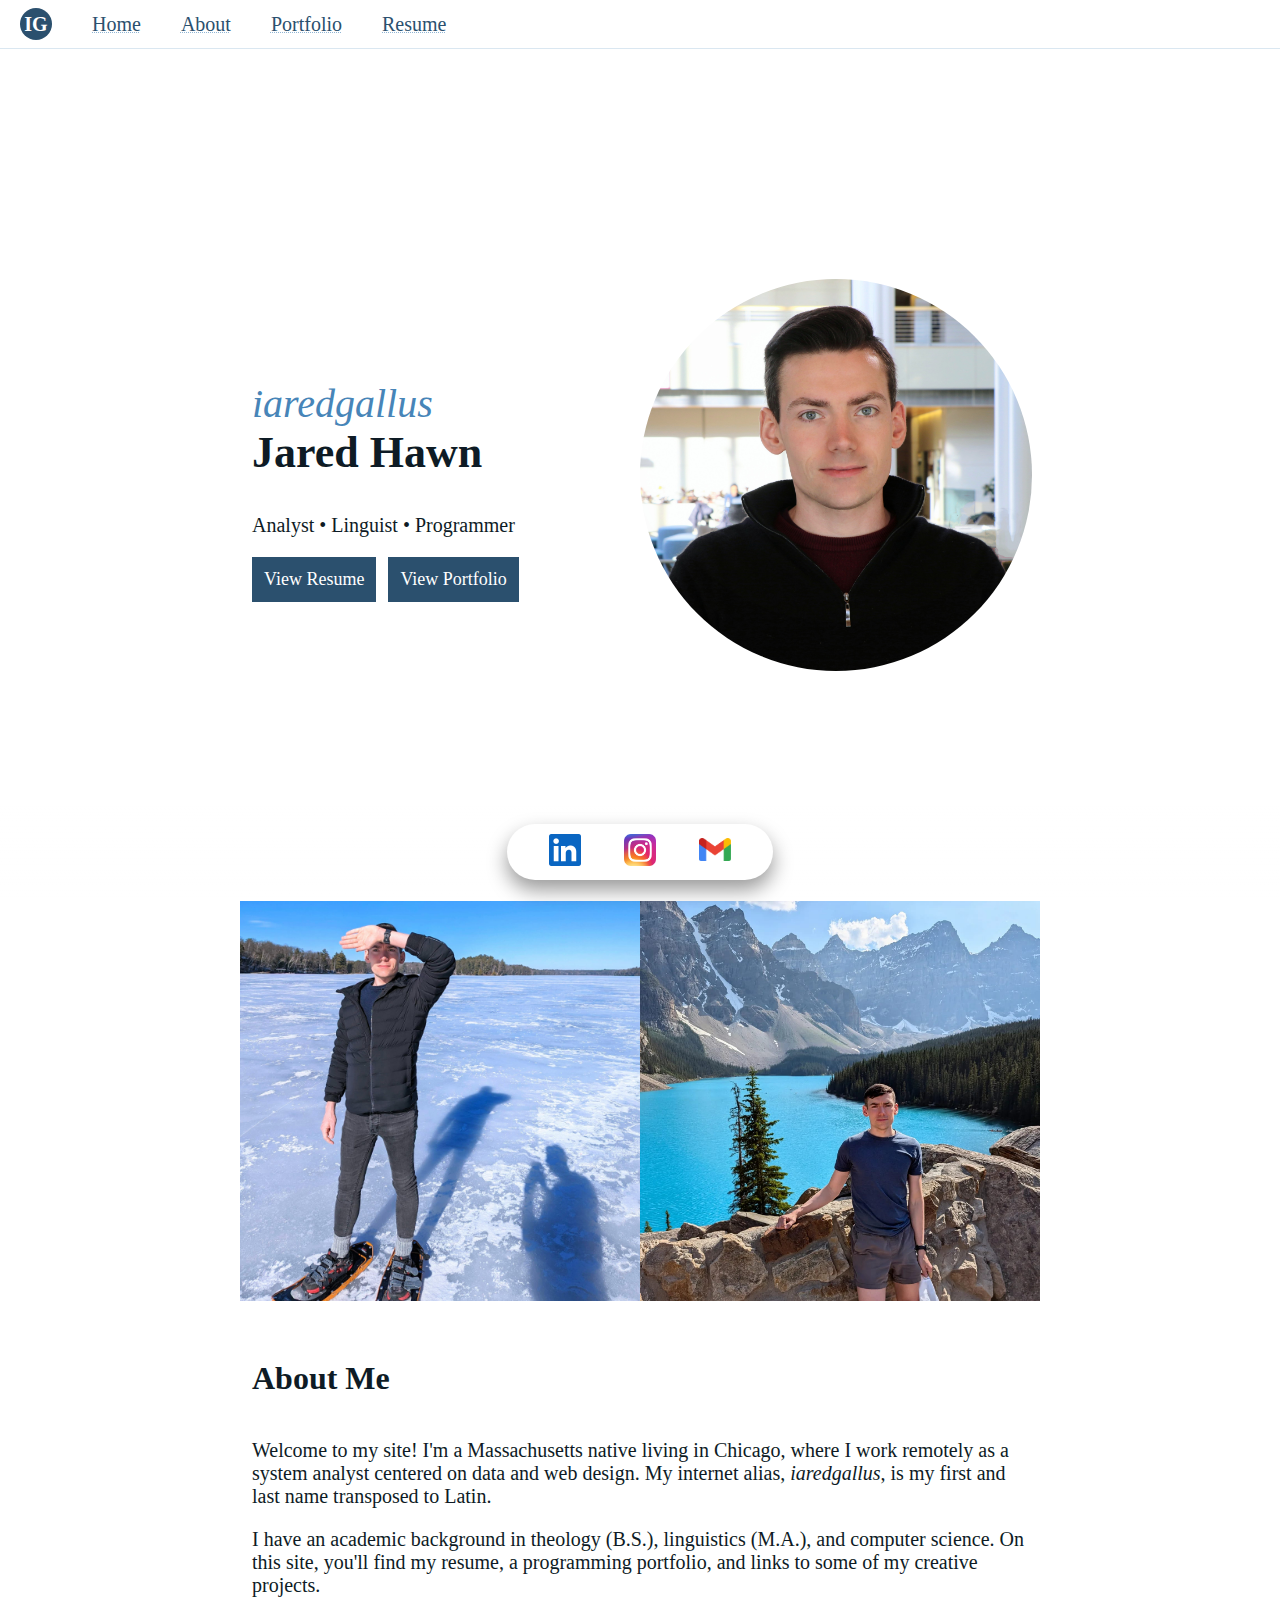
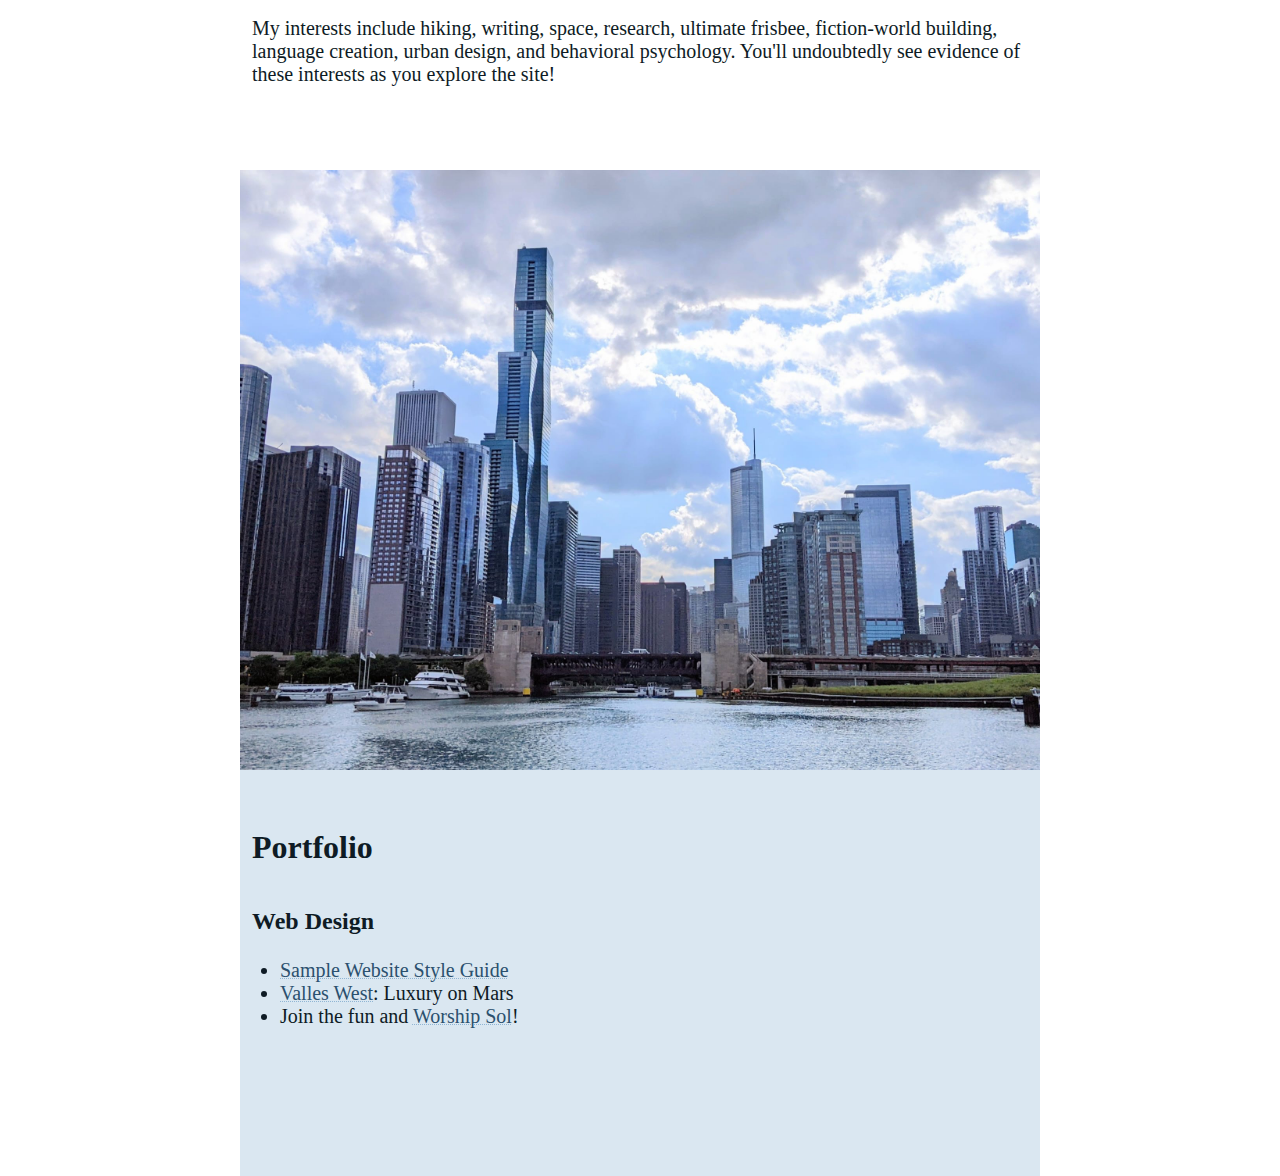
==== index.html @ 0bce0293 "Updating resume styling." ====
<html>
<head>
  <meta name="viewport" content="width=device-width, initial-scale=1.0">
  <link rel="stylesheet" href="./styles.css">
</head>
<body>
  <header>
    <nav>
      <ul id="navbar">
        <li id="logo">
          <div id="logo-circle" class="background-darksteel">IG</div></li>
        <li><a href="#">Home</a></li>
        <li><a href="#about">About</a></li>
        <li><a href="#portfolio">Portfolio</a></li>
        <li><a href="./resume/resume.html">Resume</a></li>
      </ul>
    </nav>
  </header>
  <main>
    <section id="banner">
      <div id="banner-id">
        <p id="iaredgallus" class="steel">iaredgallus</p>
        <h1 id="jaredhawn">Jared Hawn</h1>
        <div id="quickview-desktop">
          <p>Analyst &#8226; Linguist &#8226; Programmer</p>
          <ul class="quickview">
            <li><a href="./resume/resume.html" target="_blank">View Resume</a></li>
            <li><a href="#portfolio">View Portfolio</a></li>
          </ul>
        </div>
      </div>
      <div id="banner-image">
        <img src="./images/jaredhawn2023.jpg" alt="Jared at Chicago Booth">
        <div id="banner-image-overlay"></div>
      </div>
      <div id="quickview-mobile">
        <p>Analyst &#8226; Linguist &#8226; Programmer</p>
        <ul class="quickview" class="color-2">
          <li><a href="./resume/resume.html">View Resume</a></li>
          <li><a href="#portfolio">View Portfolio</a></li>
        </ul>
      </div>
    </section>
    <aside id="aside-photos">
      <img src="./images/wisconsin.jpeg" alt="Jared on a frozen lake in Wisconsin">
      <div id="photo-overlay-1"><p>A very bright day on Lake Owen in northern Wisconsin: my first time snowshoeing.</p></div>
      <img src="./images/banff.jpeg" alt="Jared in Banff, Alberta">
      <div id="photo-overlay-2"><p>Moraine Lake in Banff, Alberta. Minerals from glacial runoff give the lake its color.</p></div>
    </aside>
    <section id="about">
      <h2>About Me</h2>
      <p>Welcome to my site! I'm a Massachusetts native living in Chicago, where I work remotely as a system analyst centered on data and web design. 
        My internet alias, <i>iaredgallus</i>, is my first and last name transposed to Latin.</p>
        <p>I have an academic background in theology (B.S.), linguistics (M.A.), and computer science. On this site, you'll find my resume, a programming portfolio, 
          and links to some of my creative projects.</p>
        <p>My interests include hiking, writing, space, research, ultimate frisbee, fiction-world building, language creation, urban design, and behavioral psychology. 
          You'll undoubtedly see evidence of these interests as you explore the site!</p>
    </section>
    <aside id="aside-chicago">
      <img id="chicago" alt="the Chicago skyline from the mouth of the Chicago River" src="./images/chicago.jpeg">
      <div id="chicago-overlay"><p>The mouth of the Chicago River as seen from a boat.<br />If you visit Chicago, be sure to book an architecture tour.</p></div>
    </aside>
    <section id="portfolio" class="background-verylightsteel">
      <h2>Portfolio</h2>
      <h3>Web Design</h3>
      <ul>
        <li><a href="./DesignSystemV2/index.html">Sample Website Style Guide</a></li>
        <!-- <li><a href="./TeaCozyV2/index.html">TeaCozy</a> (CodeCademy project, flexbox)</li> -->
        <li><a href="./VallesWest/index.html">Valles West</a>: Luxury on Mars</li>
        <li>Join the fun and <a href="./WorshipSolV2/index.html">Worship Sol</a>!</li>
      </ul>
    </section>
  </main>
  <footer>
    <ul id="contact">
      <li><a href="https://www.linkedin.com/in/jared-hawn-442b25b1/" target="_blank"><img src="./images/linkedin.png"></a></li>
      <li><a href="https://www.instagram.com/iaredgallus/" target="_blank"><img src="./images/instagram.png"></a></li>
      <li><a href="mailto:jareddhawn@gmail.com" target="_blank"><img src="./images/gmail.png"></a></li>
    </ul>
  </footer>
</body>
</html>
---- styles.css ----
html {
    font-size: 16px;
}

body {
    /* border: 1px solid blue; */
    margin: 0;
    padding: 0;
    font-size: 1.25rem;
    font-family: 'Cambria';
    display: flex;
    flex-direction: column;
    align-items: center;
    justify-content: left;
    color: #0e1b25;
}

header {
    border-bottom: 1px solid #dae7f1;
    width: 100%;
    height: 3rem;
    display: flex;
    align-items: center;
    position: sticky;
    top: 0;
    z-index: 50;
    background-color: white;
}

main {
    /* border: 1px solid red; */
    /* margin-bottom: 4rem; */
    width: 100%;
    max-width: 800px;
    min-width: 320px;
    display: flex;
    flex-direction: column;
    align-items: center;
    justify-content: left;
}

section {
    /* border: 1px solid green; */
    align-items: center;
    width: 100%;
    padding-top: 2rem;
    padding-bottom: 4rem;
}

a {
    text-decoration-style: dotted;
    text-decoration-thickness: 1px;
    text-decoration-color: #91b6d4;
    color: #2b506e;
}

a:hover {
    color: #91b6d4;
}

h1, h2, h3, p, table {
    padding-left: 0.75rem;
    padding-right: 0.75rem;
}

h2 {
    font-size: 2rem;
    padding-bottom: 1rem;
}

h3 {
    font-size: 1.5rem;
}

#banner {
    /* border: 1px solid blue; */
    height: calc(100vh - 3rem);
    width: 100%;
    min-width: 600px;
    min-height: 450px;
    display: flex;
    justify-content: space-between;
    align-items: center;
    padding-top: 0;
    padding-bottom: 0;
}

#banner-id {
    /* border: 1px solid yellow; */
    width: 50%;
    display: flex;
    flex-direction: column;
    justify-content: center;
    z-index: 20;
}

#banner-image {
    /* border: 1px solid orange; */
    position: relative;
    text-align: right;
    width: 50%;
    z-index: 5;
    display: flex;
    align-items: center;
    justify-content: center;
    margin: 0.5rem;
}

#banner-image img {
    width: 100%;
}

#banner-image-overlay {
    position: absolute;
    height: 100%;
    width: 100%;
    /* background-color: rgba(255,255,255,0.1); */
    border-radius: 50%;
    box-shadow: 0 0 0 6rem white;
}

#iaredgallus {
    margin-top: 2rem;
    margin-bottom: 0;
    font-size: 2.5rem;
    font-style: italic;
}

#jaredhawn {
    margin-top: 0;
    margin-bottom: 1rem;
    font-size: 2.75rem;
}

#navbar, #contact, .quickview {
    display: flex;
    align-items: center;
    margin: 0;
    padding: 0;
}

#quickview-desktop {
    /* border: 1px solid purple; */
    z-index: 5;
}

#quickview-mobile {
    display: none;
    z-index: 5;
}

#navbar li {
    list-style: none;
    padding: 0 20px;
}

.quickview li {
    /* border: 1px solid rgb(207,236,247); */
    background-color: #2b506e;
    color: white;
    font-size: 1.125rem;
    list-style: none;
    padding: 0.75rem;
    margin-left: 0.75rem;
}

.quickview li:hover {
    background-color: #91b6d4;
    transition: background-color 0.2s ease-in-out;
}

.quickview li a {
    color: white;
    text-decoration: none;
}

.quickview li a:visited {
    color: white;
}

#logo-circle {
    width: 2rem;
    height: 2rem;
    display: flex;
    justify-content: center;
    align-items: center;
    border-radius: 50%;
    font-weight: bold;
    font-size: 1.25rem;
    color: white;
}

#aside-photos {
    display: flex;
    position: relative;
    z-index: 5;
}

#aside-photos img {
    width: 50%;
}

#photo-overlay-1 p, #photo-overlay-2 p, #chicago-overlay p {
    padding: 2rem;
    font-size: 1rem;
    color: #2b506e;
}

#photo-overlay-1 {
    position: absolute;
    display: flex;
    align-items: center;
    justify-content: center;
    top: 0;
    left: 0;
    width: 50%;
    height: 100%;
    background-color: #dae7f1;
    opacity: 0;
}

#photo-overlay-1:hover, #photo-overlay-2:hover, #chicago-overlay:hover {
    transition: ease-in-out opacity 0.3s;
    opacity: 0.8;
}

#photo-overlay-2 {
    position: absolute;
    display: flex;
    align-items: center;
    justify-content: center;
    top: 0;
    right: 0;
    width: 50%;
    height: 100%;
    background-color: #dae7f1;
    opacity: 0;
}

#aside-chicago {
    position: relative;
}

#chicago {
    width: 100%;
}

#chicago-overlay {
    position: absolute;
    display: flex;
    align-items: center;
    justify-content: center;
    top: 0;
    left: 0;
    width: 100%;
    height: 100%;
    background-color: #dae7f1;
    opacity: 0;
}

#portfolio {
    padding-bottom: 8rem;
}

footer {
    /* border: 1px solid yellow; */
    width: 100%;
    position: fixed;
    bottom: 0;
    display: flex;
    justify-content: center;
    align-items: center;
    height: 6rem;
    z-index: 100;
    background: linear-gradient(to bottom, rgba(255, 255, 255, 0) 0%, rgb(255, 255, 255, 1) 100%);
}

#contact {
    /* border: 1px solid rgb(240,240,240); */
    width: calc(800px / 3);
    height: 3.5rem;
    border-radius: 2rem;
    background-color: white; /* rgb(160,217,239); /* rgb(98,193,229); */
    box-shadow: 0 10px 20px rgba(0, 0, 0, 0.4);
    display: flex;
    justify-content: space-evenly;
    align-items: center;
}

#contact img {
    width: 2rem;
}

#contact a:hover {
    transition: color 0.2s ease-in-out;
}

#contact li {
    list-style: none;
}

.verylightsteel {
    color: #dae7f1;
}

.lightsteel {
    color: #91b6d4;
}

.steel {
    color: #4785b8;
}

.darksteel {
    color: #2b506e;
}

.verydarksteel {
    color: #0e1b25;
}

.background-verylightsteel {
    background-color: #dae7f1;
}

.background-lightsteel {
    background-color: #91b6d4;
}

.background-steel {
    background-color: #4785b8;
}

.background-darksteel {
    background-color: #2b506e;
}

.background-verydarksteel {
    background-color: #0e1b25;
}

/* ========== RESUME ========== */

#resume-h1 {
    color: white;
    text-align: center;
    background-color:#2b506e;
    width: 100%;
    padding: 1.5rem;
}

.resume-section {
    margin: 0;
    padding: 0;
    padding-bottom: 2rem;
}

.resume-section h2 {
    padding: 0 0.5rem;
    color: #2b506e;
}

.resume-table {
    width: 100%;
    padding: 0 1rem;
}

.resume-table td {
    /* border: 1px solid #dae7f1; */
    vertical-align: top;
    margin: 0;
    padding: 0.5rem 0.25rem;
}

#languages, #products {
    margin: 0;
    padding: 0;
    list-style: none;
    display: flex;
    flex-flow: wrap;
    align-items: center;
}

#languages li, #products li {
    /* border: 1px solid #91b6d4; */
    margin: 0.25rem;
    padding: 0.25rem 0.5rem;
    border-radius: 0.5rem;
}

#products li a {
    color: #0e1b25;
    text-decoration-color: #0e1b25;
}

.bold {
    font-weight: bold;
}

.contributions {
    margin: 0;
    padding: 0;
    list-style: none;
}

.contributions li {
    margin: 0;
    padding: 0.5rem 0.5rem;
}

.contributions-head {
    font-style: italic;
    color:#2b506e;
}

.final-section {
    padding-bottom: 8rem;
}

/* ========== MEDIA QUERY ========== */

@media screen and (max-width: 640px) {
    header {
        height: 3rem;
    }

    footer {
        height: 6rem;
    }
    
    #banner {
        flex-direction: column;
        justify-content: left;
        align-items: center;
        min-width: 0;
        height: 100vh;
    }

    #banner-id {
        margin-bottom: 1rem;
        text-align: center;
        align-items: center;
        width: 100%;
    }

    #iaredgallus {
        font-size: 2.25rem;
    }

    #jaredhawn {
        font-size: 2.5rem;
    }

    #quickview-desktop {
        display: none;
    }

    #quickview-mobile {
        padding-top: 1rem;
        width: 100%;
        text-align: center;
        display: flex;
        flex-direction: column;
        align-items: center;
    }

    .quickview li {
        margin-left: 0.5rem;
        margin-right: 0.5rem;
    }

    #navbar li {
        padding: 0.75rem;
    }

}
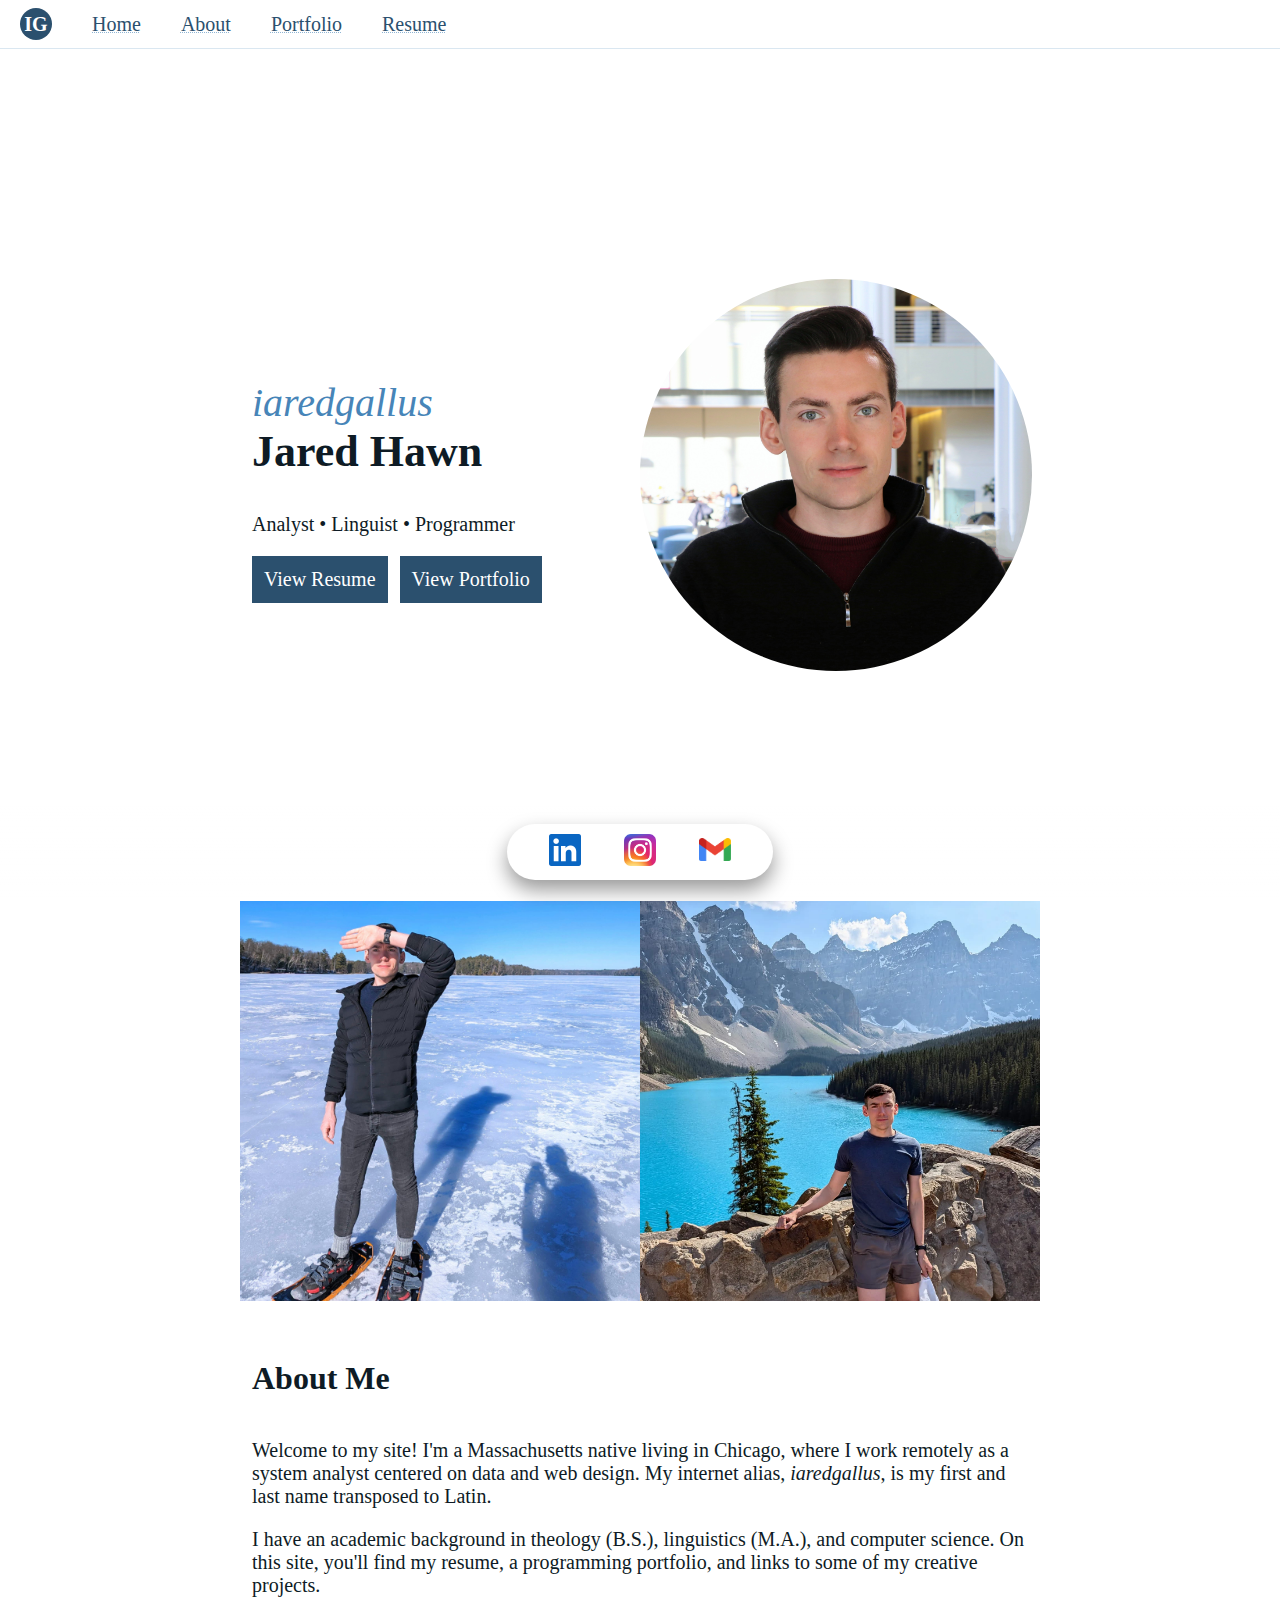
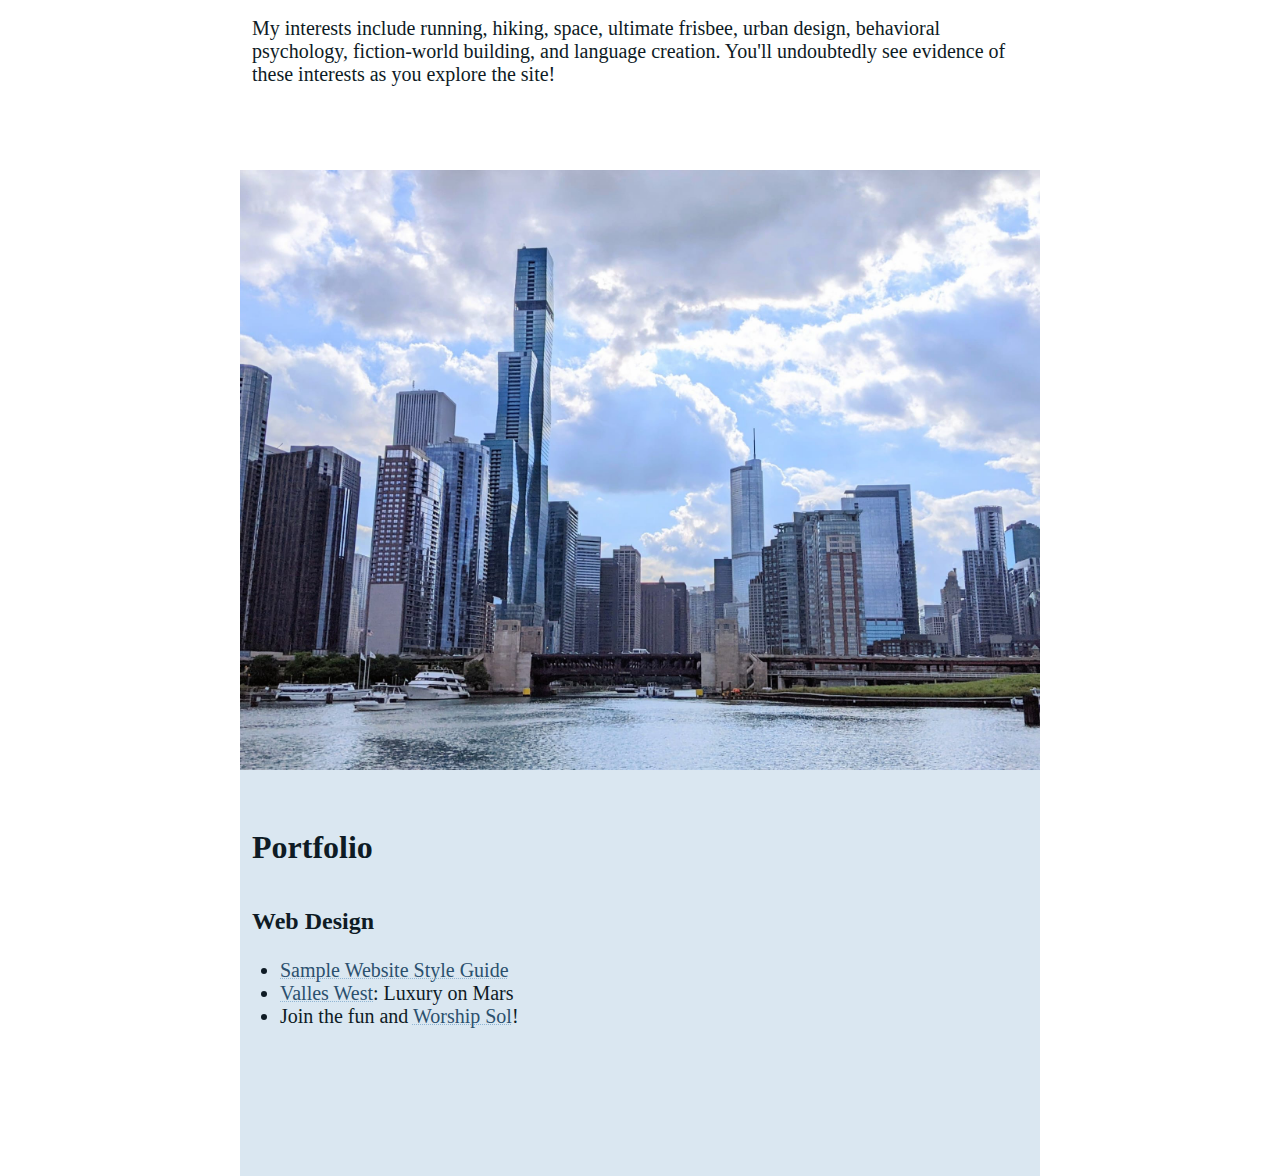
==== commit b365a9fb: "Updating resume styling, main page styling. Cleaned up CSS files." ====
--- a/index.html
+++ b/index.html
@@ -53,12 +53,12 @@
         My internet alias, <i>iaredgallus</i>, is my first and last name transposed to Latin.</p>
         <p>I have an academic background in theology (B.S.), linguistics (M.A.), and computer science. On this site, you'll find my resume, a programming portfolio, 
           and links to some of my creative projects.</p>
-        <p>My interests include hiking, writing, space, research, ultimate frisbee, fiction-world building, language creation, urban design, and behavioral psychology. 
+        <p>My interests include running, hiking, space, ultimate frisbee, urban design, behavioral psychology, fiction-world building, and language creation. 
           You'll undoubtedly see evidence of these interests as you explore the site!</p>
     </section>
     <aside id="aside-chicago">
       <img id="chicago" alt="the Chicago skyline from the mouth of the Chicago River" src="./images/chicago.jpeg">
-      <div id="chicago-overlay"><p>The mouth of the Chicago River as seen from a boat.<br />If you visit Chicago, be sure to book an architecture tour.</p></div>
+      <div id="chicago-overlay"><p>The mouth of the Chicago River as seen from an architecture tour boat.</p></div>
     </aside>
     <section id="portfolio" class="background-verylightsteel">
       <h2>Portfolio</h2>
--- a/styles.css
+++ b/styles.css
@@ -158,7 +158,7 @@
     /* border: 1px solid rgb(207,236,247); */
     background-color: #2b506e;
     color: white;
-    font-size: 1.125rem;
+    font-size: 1.25rem;
     list-style: none;
     padding: 0.75rem;
     margin-left: 0.75rem;
@@ -341,6 +341,7 @@
 
 /* ========== RESUME ========== */
 
+/*
 #resume-h1 {
     color: white;
     text-align: center;
@@ -366,7 +367,6 @@
 }
 
 .resume-table td {
-    /* border: 1px solid #dae7f1; */
     vertical-align: top;
     margin: 0;
     padding: 0.5rem 0.25rem;
@@ -382,7 +382,6 @@
 }
 
 #languages li, #products li {
-    /* border: 1px solid #91b6d4; */
     margin: 0.25rem;
     padding: 0.25rem 0.5rem;
     border-radius: 0.5rem;
@@ -416,6 +415,7 @@
 .final-section {
     padding-bottom: 8rem;
 }
+*/
 
 /* ========== MEDIA QUERY ========== */
 
@@ -464,6 +464,26 @@
         align-items: center;
     }
 
+    #aside-photos {
+        flex-direction: column;
+        margin: 0;
+    }
+
+    #aside-photos img {
+        width: 100%;
+    }
+
+    #photo-overlay-1 {
+        height: 50%;
+        width: 100%;
+    }
+
+    #photo-overlay-2 {
+        top: 50%;
+        height: 50%;
+        width: 100%;
+    }
+
     .quickview li {
         margin-left: 0.5rem;
         margin-right: 0.5rem;
@@ -473,4 +493,10 @@
         padding: 0.75rem;
     }
 
+}
+
+@media screen and (max-width: 400px) {
+    body {
+        font-size: 1.125rem;
+    }
 }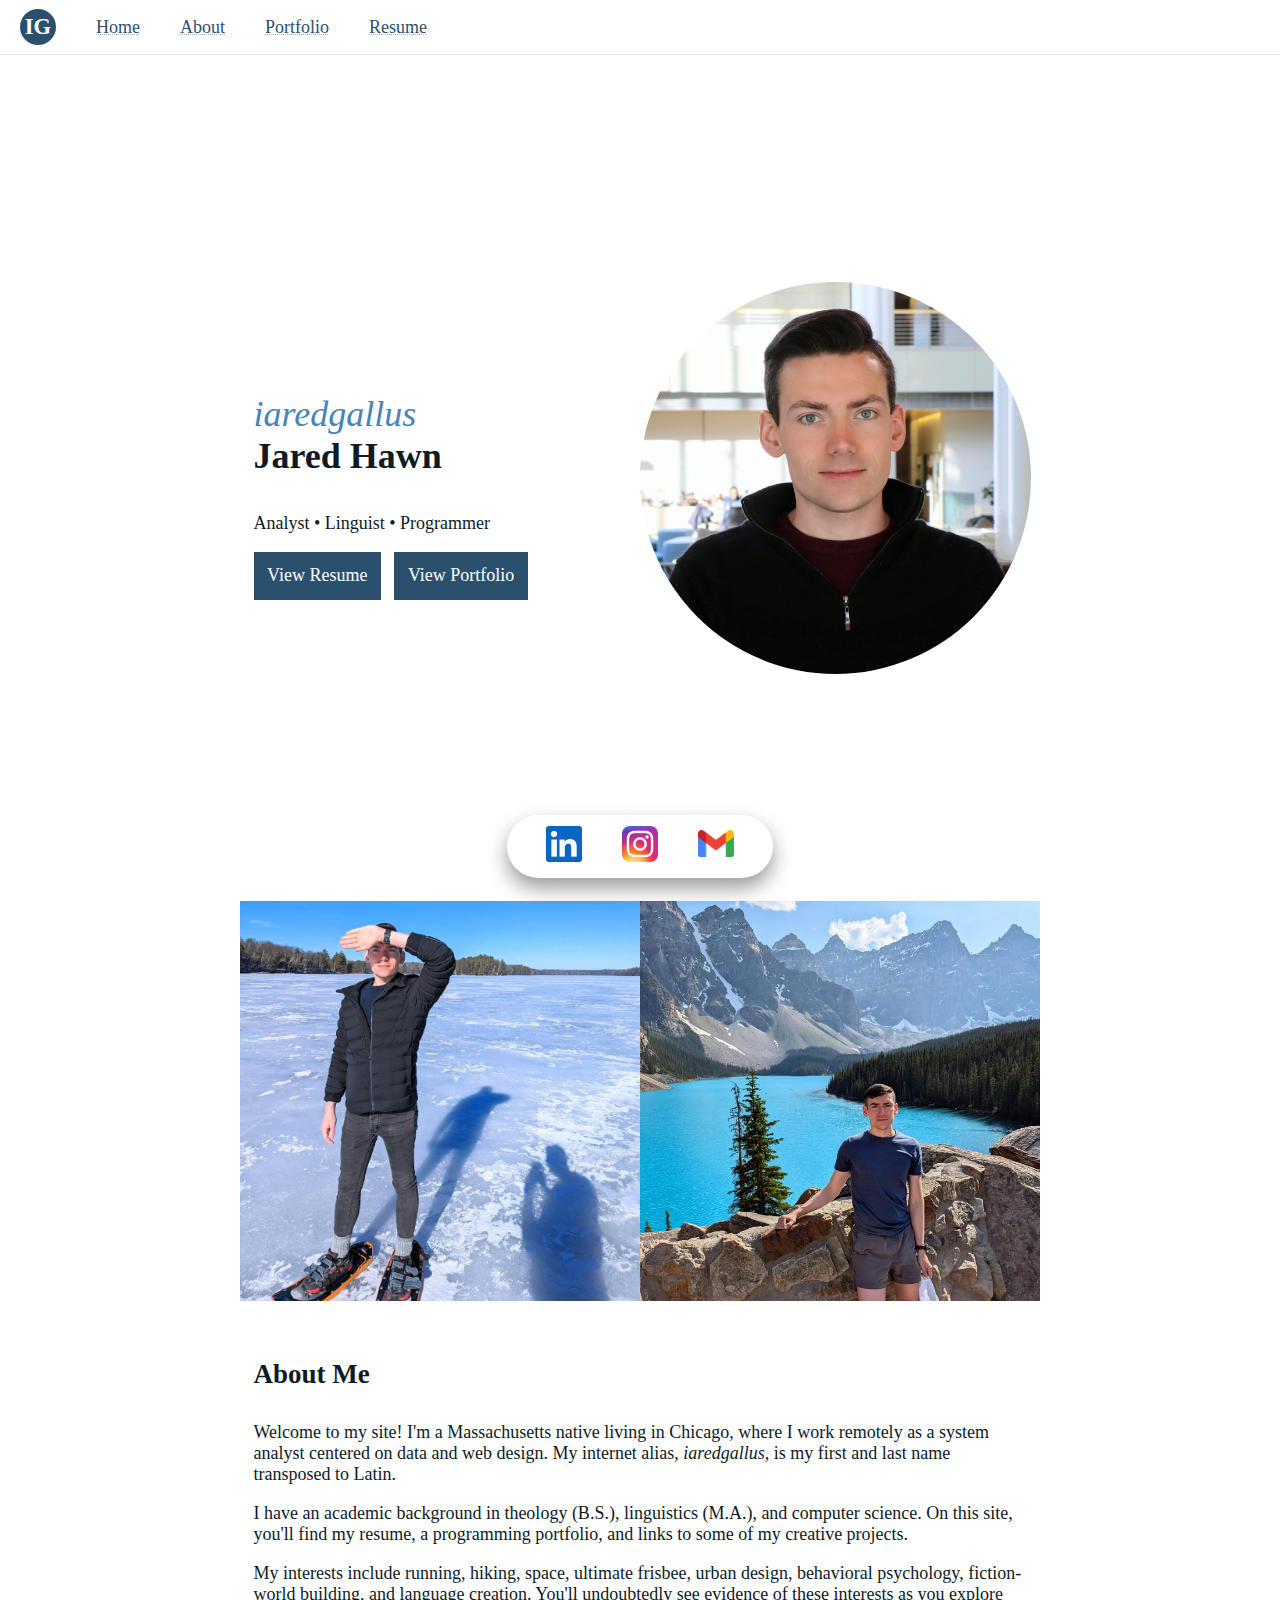
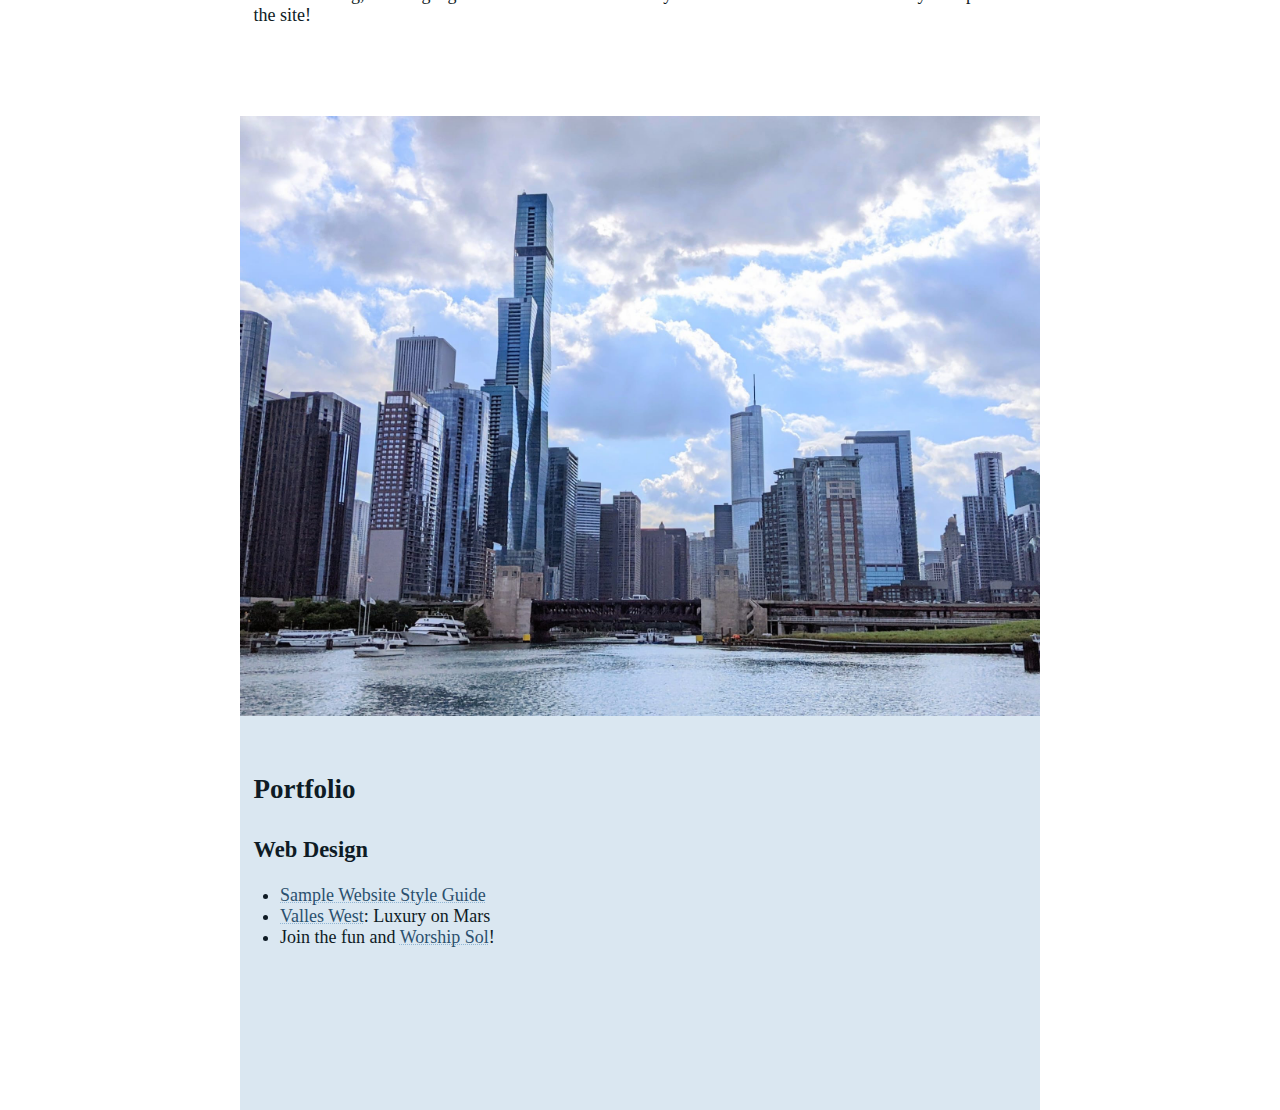
==== commit 32fb36a2: "Changed some file names, updated CSS on resume, changed font sizing to be more dynamic as displays c" ====
--- a/index.html
+++ b/index.html
@@ -64,10 +64,10 @@
       <h2>Portfolio</h2>
       <h3>Web Design</h3>
       <ul>
-        <li><a href="./DesignSystemV2/index.html">Sample Website Style Guide</a></li>
+        <li><a href="./design/index.html">Sample Website Style Guide</a></li>
         <!-- <li><a href="./TeaCozyV2/index.html">TeaCozy</a> (CodeCademy project, flexbox)</li> -->
-        <li><a href="./VallesWest/index.html">Valles West</a>: Luxury on Mars</li>
-        <li>Join the fun and <a href="./WorshipSolV2/index.html">Worship Sol</a>!</li>
+        <li><a href="./valles/index.html">Valles West</a>: Luxury on Mars</li>
+        <li>Join the fun and <a href="./worshipsol/index.html">Worship Sol</a>!</li>
       </ul>
     </section>
   </main>
--- a/styles.css
+++ b/styles.css
@@ -1,18 +1,22 @@
 html {
-    font-size: 16px;
+    font-size: 18px;
 }
 
 body {
     /* border: 1px solid blue; */
     margin: 0;
     padding: 0;
-    font-size: 1.25rem;
+    font-size: 1rem;
     font-family: 'Cambria';
     display: flex;
     flex-direction: column;
     align-items: center;
     justify-content: left;
     color: #0e1b25;
+}
+
+table {
+    font-size: 1rem;
 }
 
 header {
@@ -32,7 +36,6 @@
     /* margin-bottom: 4rem; */
     width: 100%;
     max-width: 800px;
-    min-width: 320px;
     display: flex;
     flex-direction: column;
     align-items: center;
@@ -63,13 +66,17 @@
     padding-right: 0.75rem;
 }
 
+h1 {
+    font-size: 2rem;
+}
+
 h2 {
-    font-size: 2rem;
-    padding-bottom: 1rem;
+    font-size: 1.5rem;
+    padding-bottom: 0.5rem;
 }
 
 h3 {
-    font-size: 1.5rem;
+    font-size: 1.25rem;
 }
 
 #banner {
@@ -77,7 +84,7 @@
     height: calc(100vh - 3rem);
     width: 100%;
     min-width: 600px;
-    min-height: 450px;
+    min-height: 50vh;
     display: flex;
     justify-content: space-between;
     align-items: center;
@@ -122,14 +129,13 @@
 #iaredgallus {
     margin-top: 2rem;
     margin-bottom: 0;
-    font-size: 2.5rem;
+    font-size: 2rem;
     font-style: italic;
 }
 
 #jaredhawn {
     margin-top: 0;
     margin-bottom: 1rem;
-    font-size: 2.75rem;
 }
 
 #navbar, #contact, .quickview {
@@ -140,7 +146,6 @@
 }
 
 #quickview-desktop {
-    /* border: 1px solid purple; */
     z-index: 5;
 }
 
@@ -158,7 +163,6 @@
     /* border: 1px solid rgb(207,236,247); */
     background-color: #2b506e;
     color: white;
-    font-size: 1.25rem;
     list-style: none;
     padding: 0.75rem;
     margin-left: 0.75rem;
@@ -420,6 +424,10 @@
 /* ========== MEDIA QUERY ========== */
 
 @media screen and (max-width: 640px) {
+    html {
+        font-size: 16px;
+    }
+
     header {
         height: 3rem;
     }
@@ -443,14 +451,6 @@
         width: 100%;
     }
 
-    #iaredgallus {
-        font-size: 2.25rem;
-    }
-
-    #jaredhawn {
-        font-size: 2.5rem;
-    }
-
     #quickview-desktop {
         display: none;
     }
@@ -464,6 +464,22 @@
         align-items: center;
     }
 
+    .quickview li {
+        margin-left: 0.5rem;
+        margin-right: 0.5rem;
+    }
+
+    #navbar li {
+        padding: 0.75rem;
+    }
+
+}
+
+@media screen and (max-width: 400px) {
+    html {
+        font-size: 16px;
+    }
+
     #aside-photos {
         flex-direction: column;
         margin: 0;
@@ -483,20 +499,18 @@
         height: 50%;
         width: 100%;
     }
-
-    .quickview li {
-        margin-left: 0.5rem;
-        margin-right: 0.5rem;
-    }
-
-    #navbar li {
-        padding: 0.75rem;
-    }
-
-}
-
-@media screen and (max-width: 400px) {
-    body {
-        font-size: 1.125rem;
+}
+
+@media screen and (max-width: 360px) {
+    html {
+        font-size: 14px;
+    }
+
+    header {
+        height: 6rem;
+    }
+    
+    #navbar {
+        flex-wrap: wrap;
     }
 }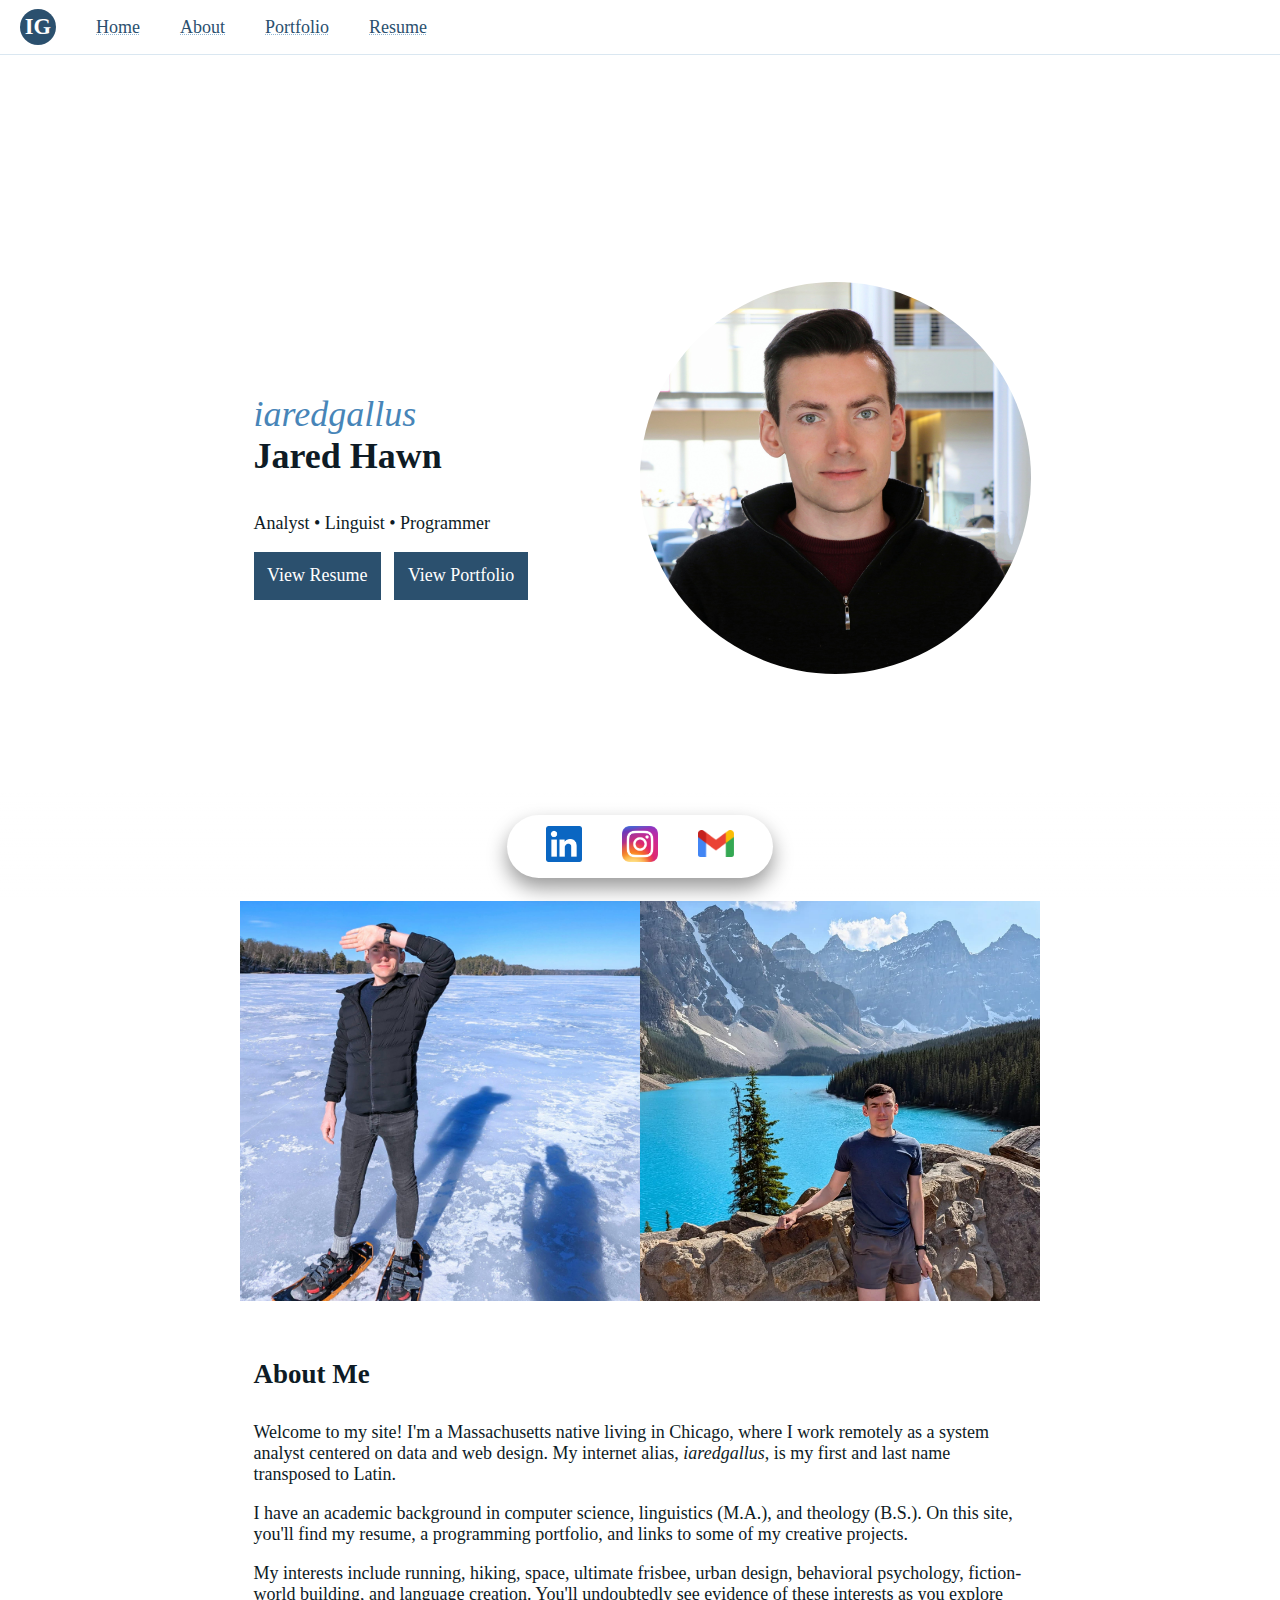
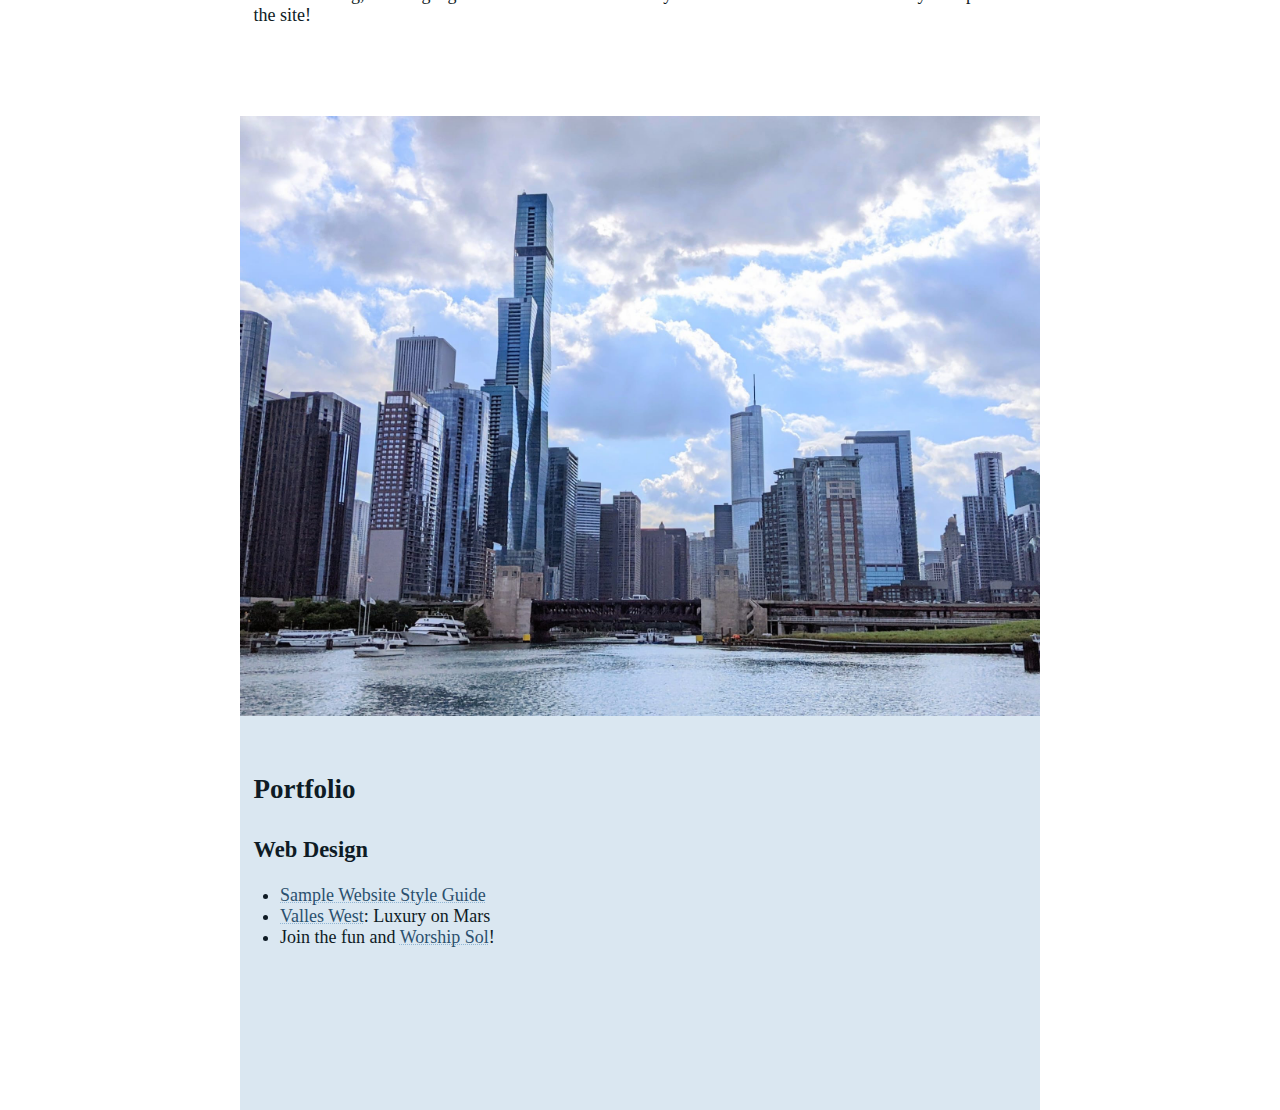
==== commit 54fffd59: "Added interactivity on the resume page for work details." ====
--- a/index.html
+++ b/index.html
@@ -24,7 +24,7 @@
         <div id="quickview-desktop">
           <p>Analyst &#8226; Linguist &#8226; Programmer</p>
           <ul class="quickview">
-            <li><a href="./resume/resume.html" target="_blank">View Resume</a></li>
+            <li><a href="./resume/resume.html">View Resume</a></li>
             <li><a href="#portfolio">View Portfolio</a></li>
           </ul>
         </div>
@@ -51,7 +51,7 @@
       <h2>About Me</h2>
       <p>Welcome to my site! I'm a Massachusetts native living in Chicago, where I work remotely as a system analyst centered on data and web design. 
         My internet alias, <i>iaredgallus</i>, is my first and last name transposed to Latin.</p>
-        <p>I have an academic background in theology (B.S.), linguistics (M.A.), and computer science. On this site, you'll find my resume, a programming portfolio, 
+        <p>I have an academic background in computer science, linguistics (M.A.), and theology (B.S.). On this site, you'll find my resume, a programming portfolio, 
           and links to some of my creative projects.</p>
         <p>My interests include running, hiking, space, ultimate frisbee, urban design, behavioral psychology, fiction-world building, and language creation. 
           You'll undoubtedly see evidence of these interests as you explore the site!</p>
@@ -67,7 +67,7 @@
         <li><a href="./design/index.html">Sample Website Style Guide</a></li>
         <!-- <li><a href="./TeaCozyV2/index.html">TeaCozy</a> (CodeCademy project, flexbox)</li> -->
         <li><a href="./valles/index.html">Valles West</a>: Luxury on Mars</li>
-        <li>Join the fun and <a href="./worshipsol/index.html">Worship Sol</a>!</li>
+        <li>Join the fun and <a href="./worship-sol/index.html">Worship Sol</a>!</li>
       </ul>
     </section>
   </main>
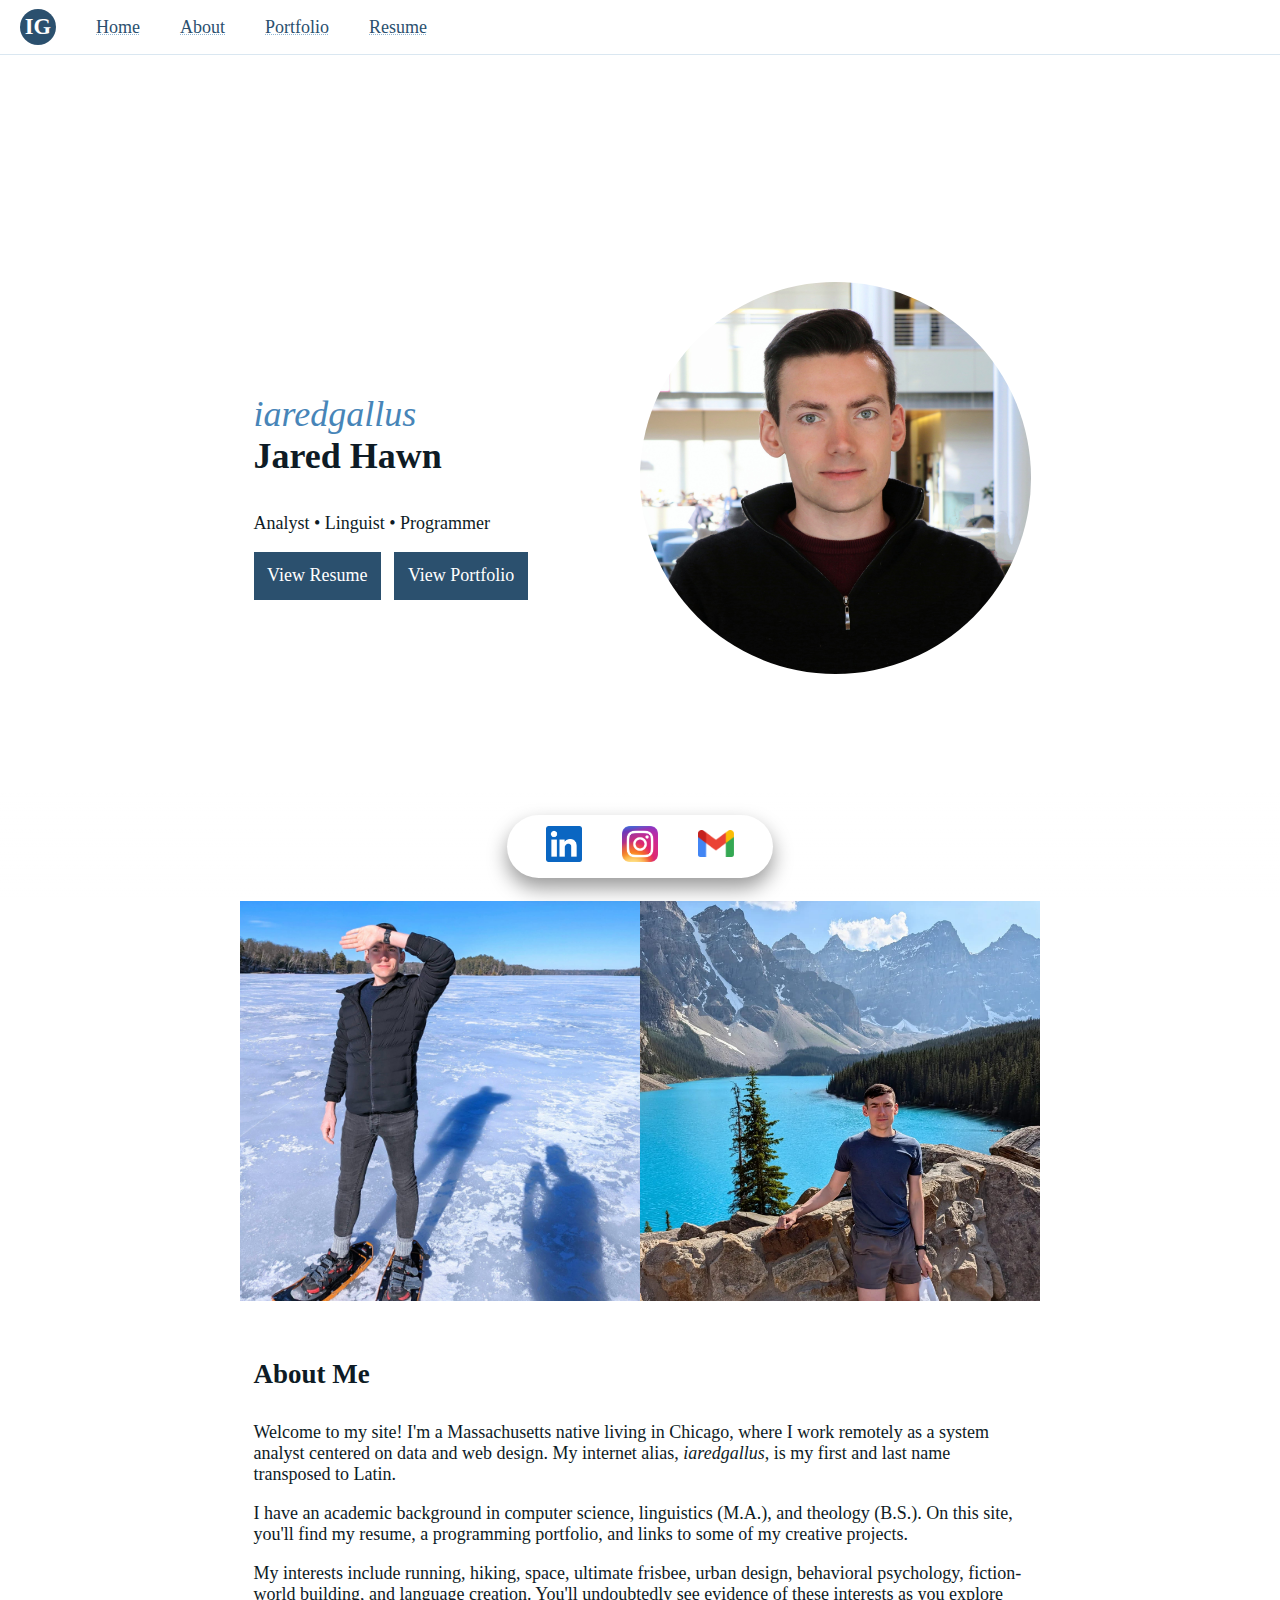
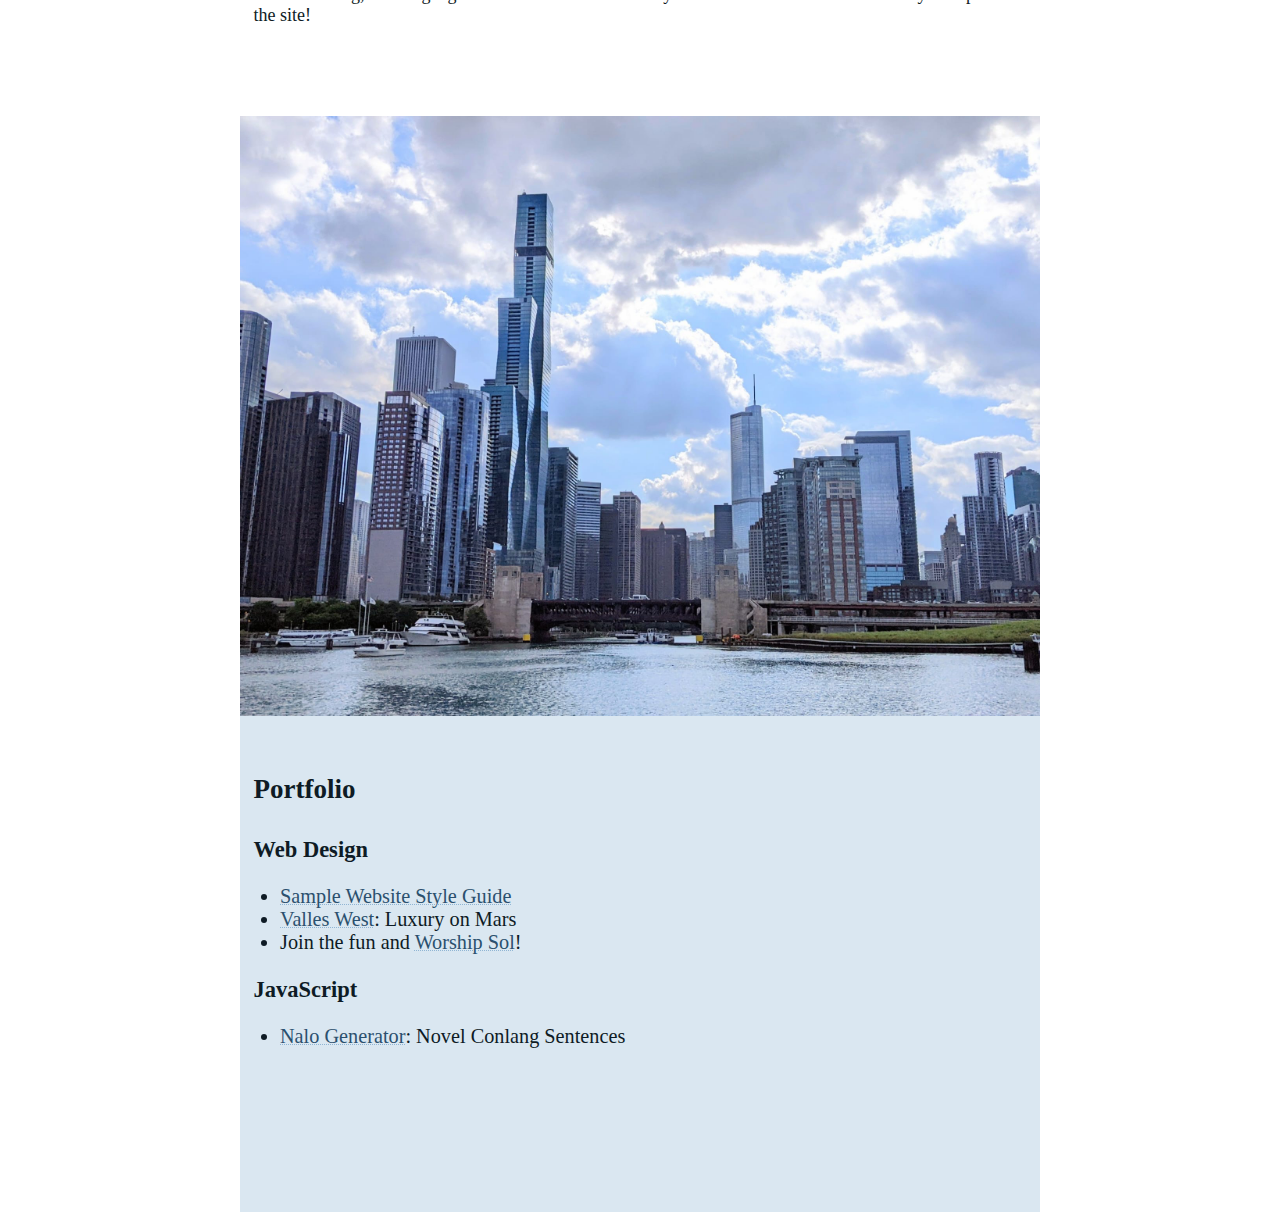
==== commit 1b47341c: "Added Nalo Generator to portfolio." ====
--- a/index.html
+++ b/index.html
@@ -69,6 +69,10 @@
         <li><a href="./valles/index.html">Valles West</a>: Luxury on Mars</li>
         <li>Join the fun and <a href="./worship-sol/index.html">Worship Sol</a>!</li>
       </ul>
+      <h3>JavaScript</h3>
+      <ul>
+        <li><a href="./nalo-generator/nalo.html">Nalo Generator</a>: Novel Conlang Sentences</li>
+      </ul>
     </section>
   </main>
   <footer>
--- a/styles.css
+++ b/styles.css
@@ -18,6 +18,8 @@
 table {
     font-size: 1rem;
 }
+
+/* ========== HEADER STYLES ========== */
 
 header {
     border-bottom: 1px solid #dae7f1;
@@ -29,25 +31,6 @@
     top: 0;
     z-index: 50;
     background-color: white;
-}
-
-main {
-    /* border: 1px solid red; */
-    /* margin-bottom: 4rem; */
-    width: 100%;
-    max-width: 800px;
-    display: flex;
-    flex-direction: column;
-    align-items: center;
-    justify-content: left;
-}
-
-section {
-    /* border: 1px solid green; */
-    align-items: center;
-    width: 100%;
-    padding-top: 2rem;
-    padding-bottom: 4rem;
 }
 
 a {
@@ -61,6 +44,57 @@
     color: #91b6d4;
 }
 
+#logo-circle {
+    width: 2rem;
+    height: 2rem;
+    display: flex;
+    justify-content: center;
+    align-items: center;
+    border-radius: 50%;
+    font-weight: bold;
+    font-size: 1.25rem;
+    color: white;
+}
+
+#navbar, #contact, .quickview {
+    display: flex;
+    align-items: center;
+    margin: 0;
+    padding: 0;
+}
+
+#navbar li {
+    list-style: none;
+    padding: 0 20px;
+}
+
+.background-darksteel {
+    background-color: #2b506e;
+}
+
+/* ================================== */
+
+main {
+    /* border: 1px solid red; */
+    /* margin-bottom: 4rem; */
+    width: 100%;
+    max-width: 800px;
+    display: flex;
+    flex-direction: column;
+    align-items: center;
+    justify-content: left;
+}
+
+section {
+    /* border: 1px solid green; */
+    align-items: center;
+    width: 100%;
+    padding-top: 2rem;
+    padding-bottom: 4rem;
+}
+
+/* ========== TITLE STYLES ========== */
+
 h1, h2, h3, p, table {
     padding-left: 0.75rem;
     padding-right: 0.75rem;
@@ -78,6 +112,8 @@
 h3 {
     font-size: 1.25rem;
 }
+
+/* =================================== */
 
 #banner {
     /* border: 1px solid blue; */
@@ -138,13 +174,6 @@
     margin-bottom: 1rem;
 }
 
-#navbar, #contact, .quickview {
-    display: flex;
-    align-items: center;
-    margin: 0;
-    padding: 0;
-}
-
 #quickview-desktop {
     z-index: 5;
 }
@@ -152,11 +181,6 @@
 #quickview-mobile {
     display: none;
     z-index: 5;
-}
-
-#navbar li {
-    list-style: none;
-    padding: 0 20px;
 }
 
 .quickview li {
@@ -182,18 +206,6 @@
     color: white;
 }
 
-#logo-circle {
-    width: 2rem;
-    height: 2rem;
-    display: flex;
-    justify-content: center;
-    align-items: center;
-    border-radius: 50%;
-    font-weight: bold;
-    font-size: 1.25rem;
-    color: white;
-}
-
 #aside-photos {
     display: flex;
     position: relative;
@@ -266,8 +278,13 @@
     padding-bottom: 8rem;
 }
 
+#portfolio ul {
+    font-size: 1.125rem;
+}
+
+/* ========== FOOTER STYLES ========== */
+
 footer {
-    /* border: 1px solid yellow; */
     width: 100%;
     position: fixed;
     bottom: 0;
@@ -280,7 +297,6 @@
 }
 
 #contact {
-    /* border: 1px solid rgb(240,240,240); */
     width: calc(800px / 3);
     height: 3.5rem;
     border-radius: 2rem;
@@ -302,6 +318,8 @@
 #contact li {
     list-style: none;
 }
+
+/* ================================== */
 
 .verylightsteel {
     color: #dae7f1;
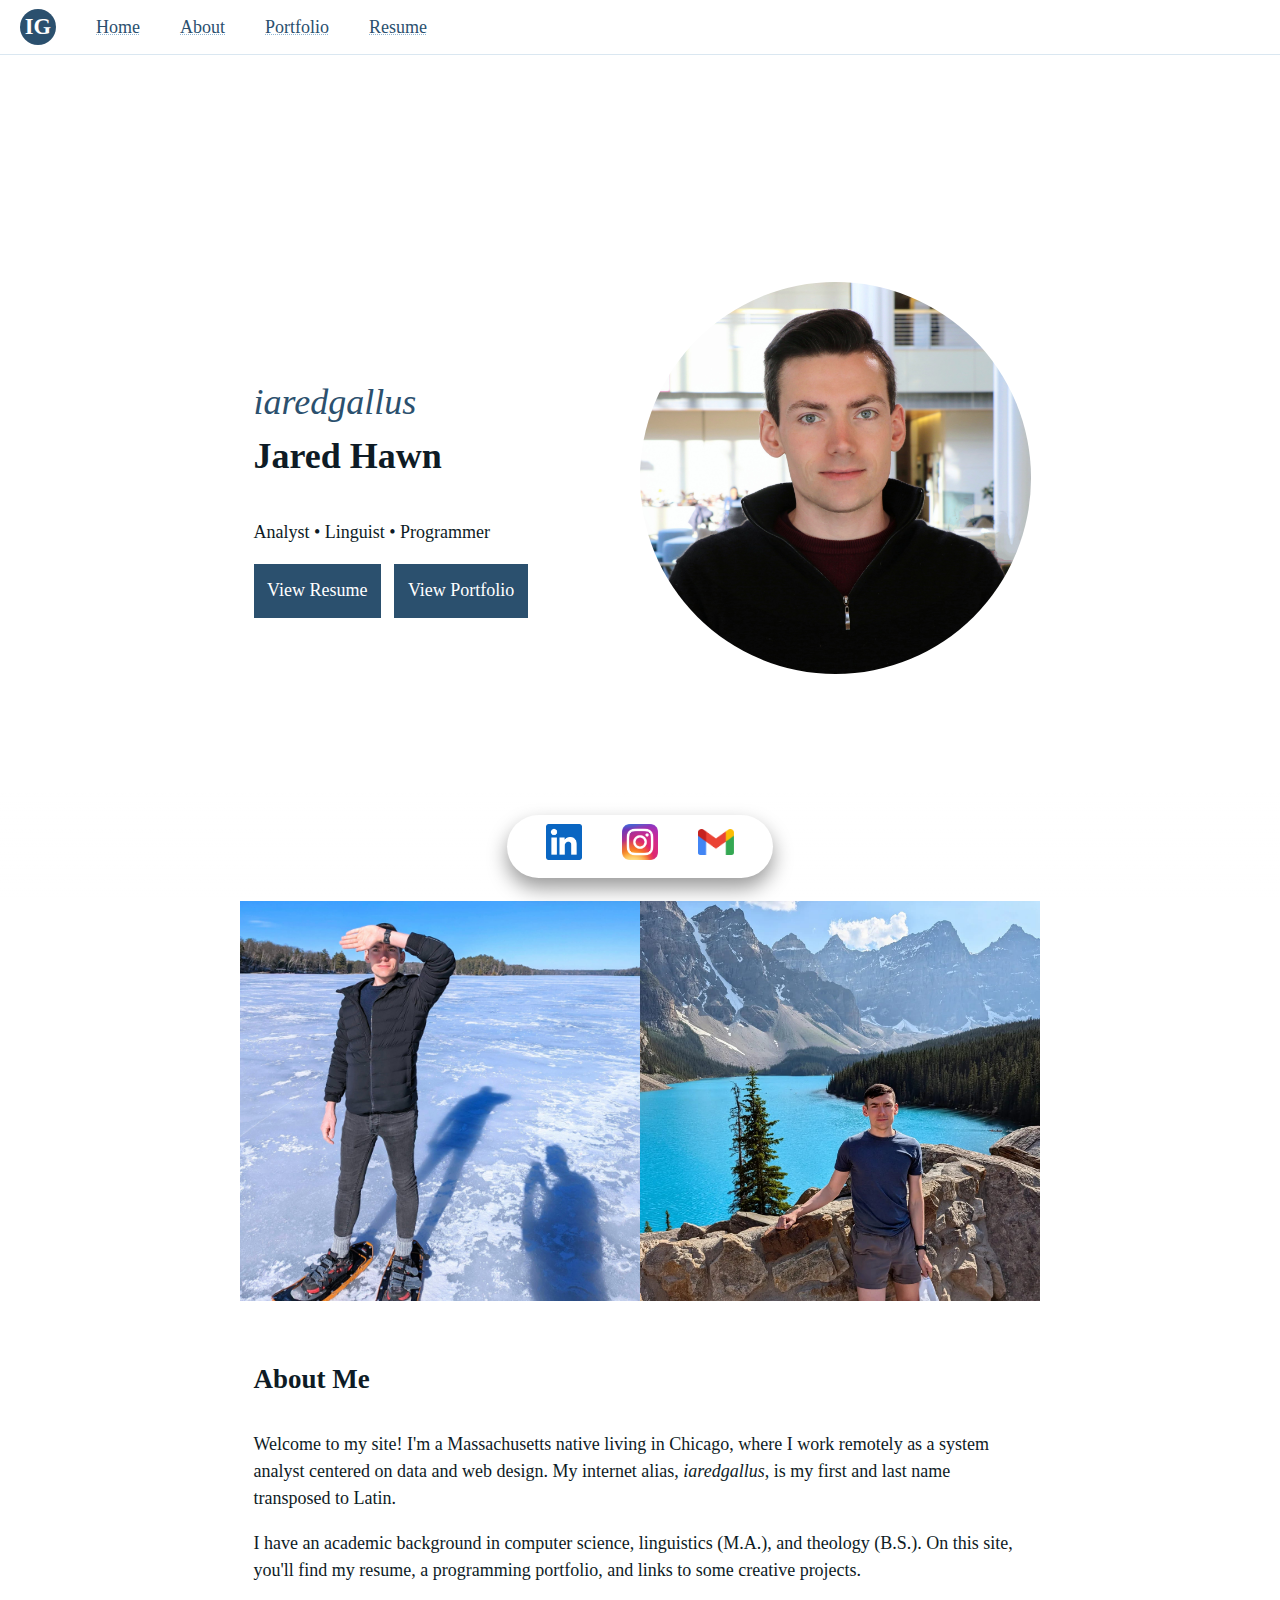
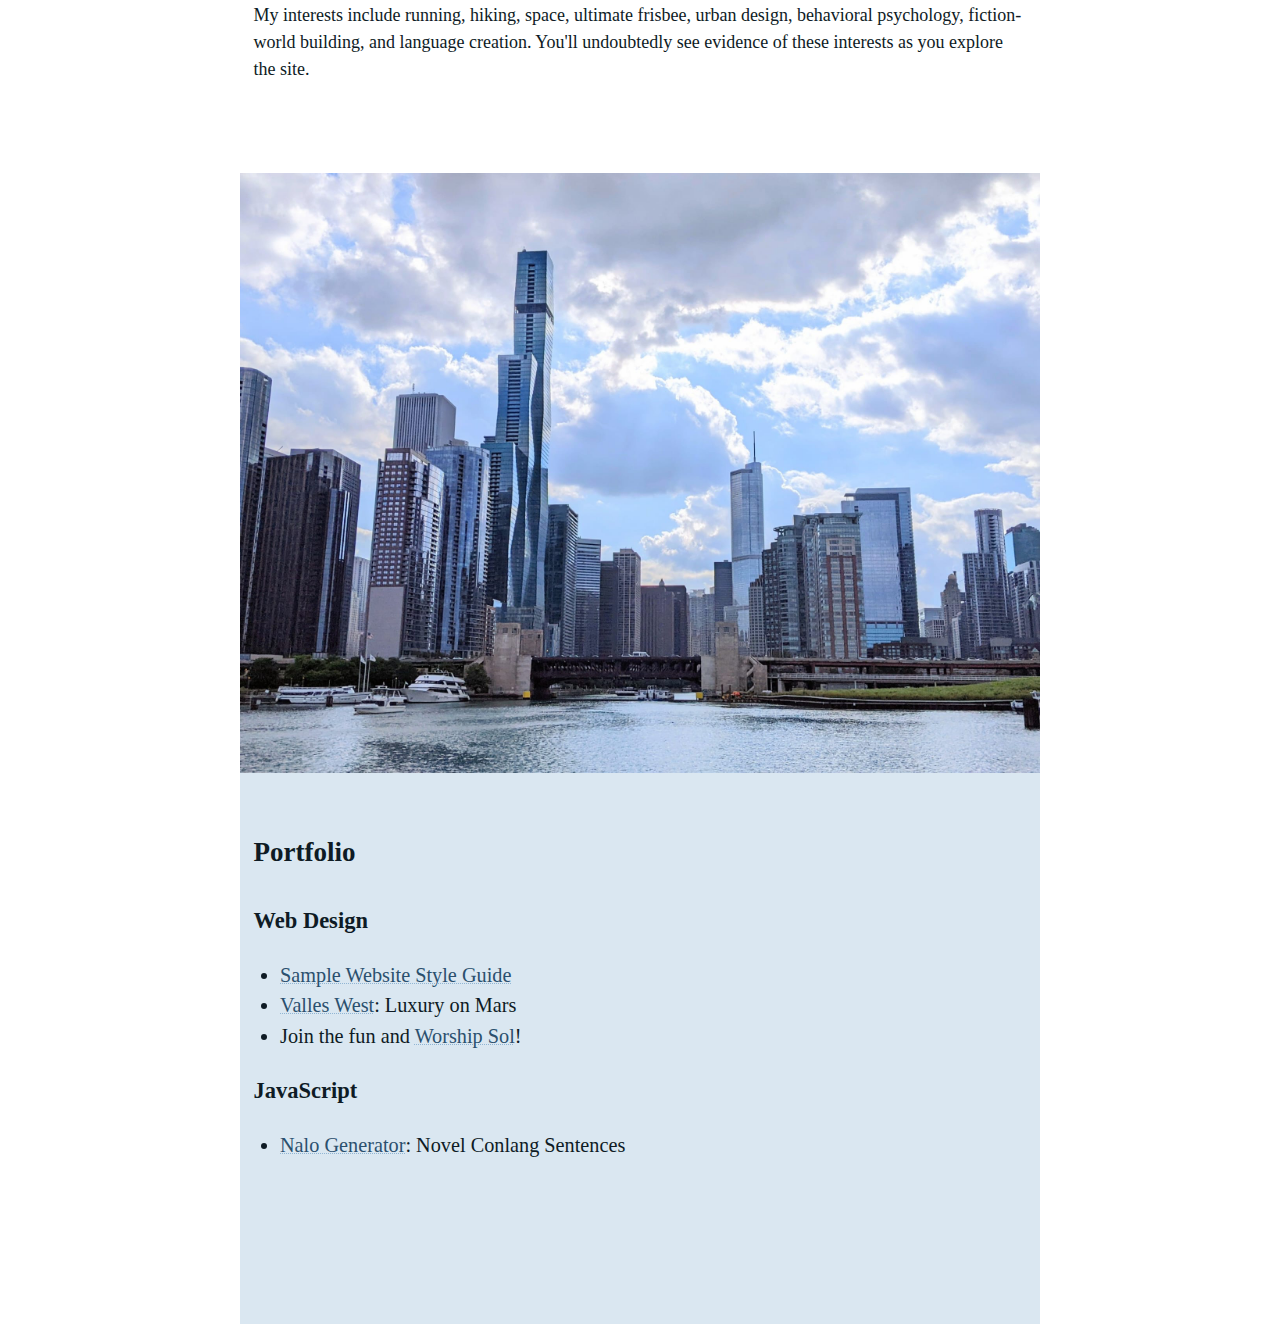
==== commit 61cbed84: "Updated Nalo page." ====
--- a/index.html
+++ b/index.html
@@ -19,7 +19,7 @@
   <main>
     <section id="banner">
       <div id="banner-id">
-        <p id="iaredgallus" class="steel">iaredgallus</p>
+        <p id="iaredgallus" class="darksteel">iaredgallus</p>
         <h1 id="jaredhawn">Jared Hawn</h1>
         <div id="quickview-desktop">
           <p>Analyst &#8226; Linguist &#8226; Programmer</p>
@@ -52,9 +52,9 @@
       <p>Welcome to my site! I'm a Massachusetts native living in Chicago, where I work remotely as a system analyst centered on data and web design. 
         My internet alias, <i>iaredgallus</i>, is my first and last name transposed to Latin.</p>
         <p>I have an academic background in computer science, linguistics (M.A.), and theology (B.S.). On this site, you'll find my resume, a programming portfolio, 
-          and links to some of my creative projects.</p>
+          and links to some creative projects.</p>
         <p>My interests include running, hiking, space, ultimate frisbee, urban design, behavioral psychology, fiction-world building, and language creation. 
-          You'll undoubtedly see evidence of these interests as you explore the site!</p>
+          You'll undoubtedly see evidence of these interests as you explore the site.</p>
     </section>
     <aside id="aside-chicago">
       <img id="chicago" alt="the Chicago skyline from the mouth of the Chicago River" src="./images/chicago.jpeg">
--- a/styles.css
+++ b/styles.css
@@ -4,6 +4,7 @@
 
 body {
     /* border: 1px solid blue; */
+    line-height: 1.5;
     margin: 0;
     padding: 0;
     font-size: 1rem;
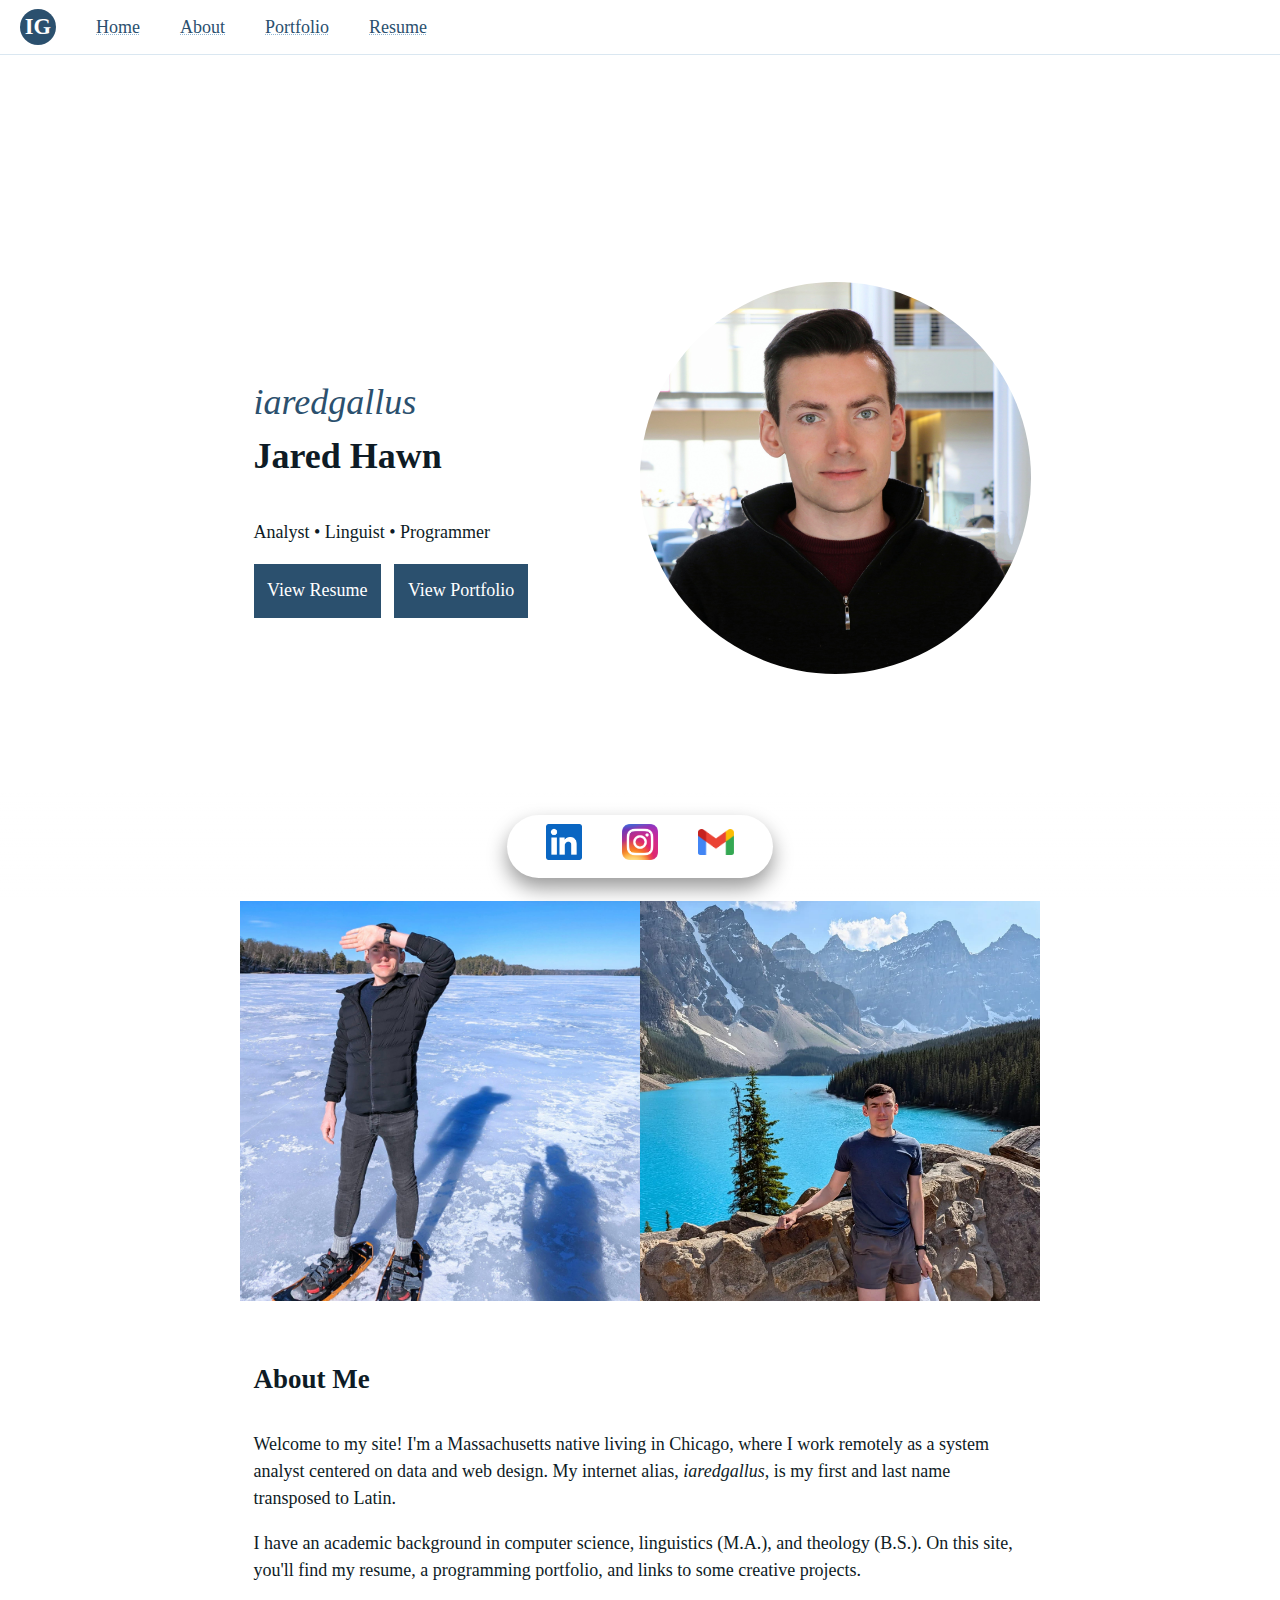
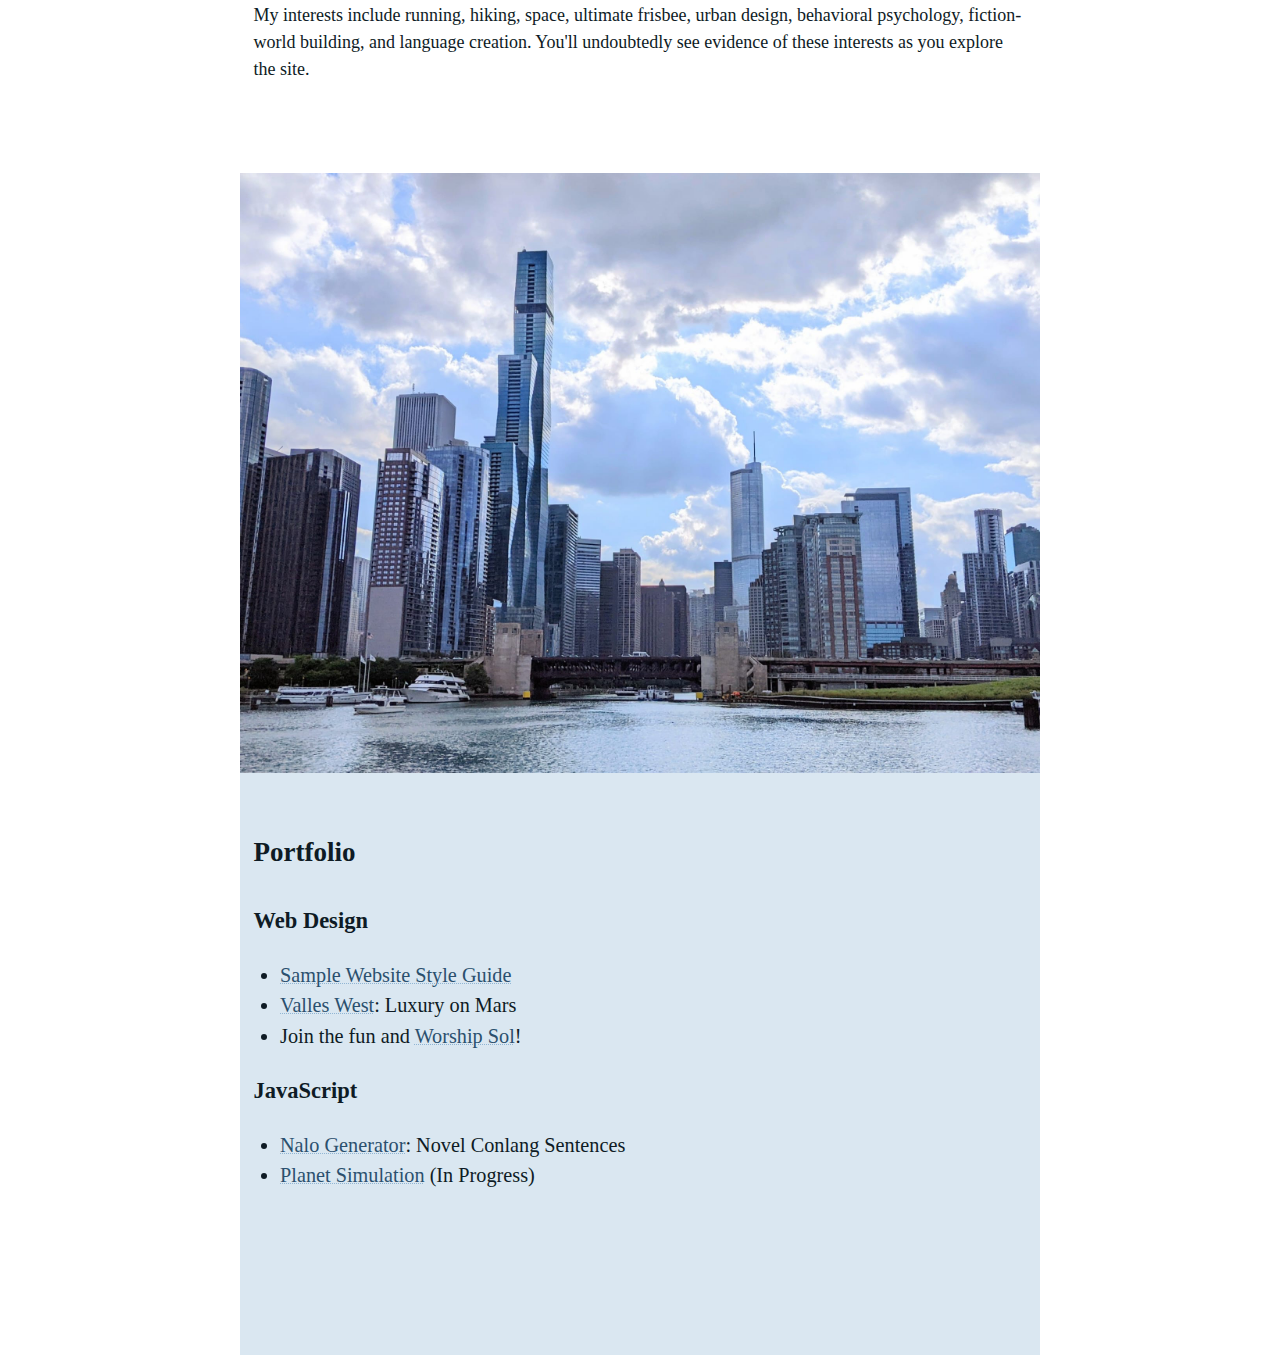
==== commit ca53f655: "Updating live website with link to in-progress Planet Simulation." ====
--- a/index.html
+++ b/index.html
@@ -72,6 +72,7 @@
       <h3>JavaScript</h3>
       <ul>
         <li><a href="./nalo-generator/nalo.html">Nalo Generator</a>: Novel Conlang Sentences</li>
+        <li><a href="./planet-simulation/index.html">Planet Simulation</a> (In Progress)</li>
       </ul>
     </section>
   </main>
